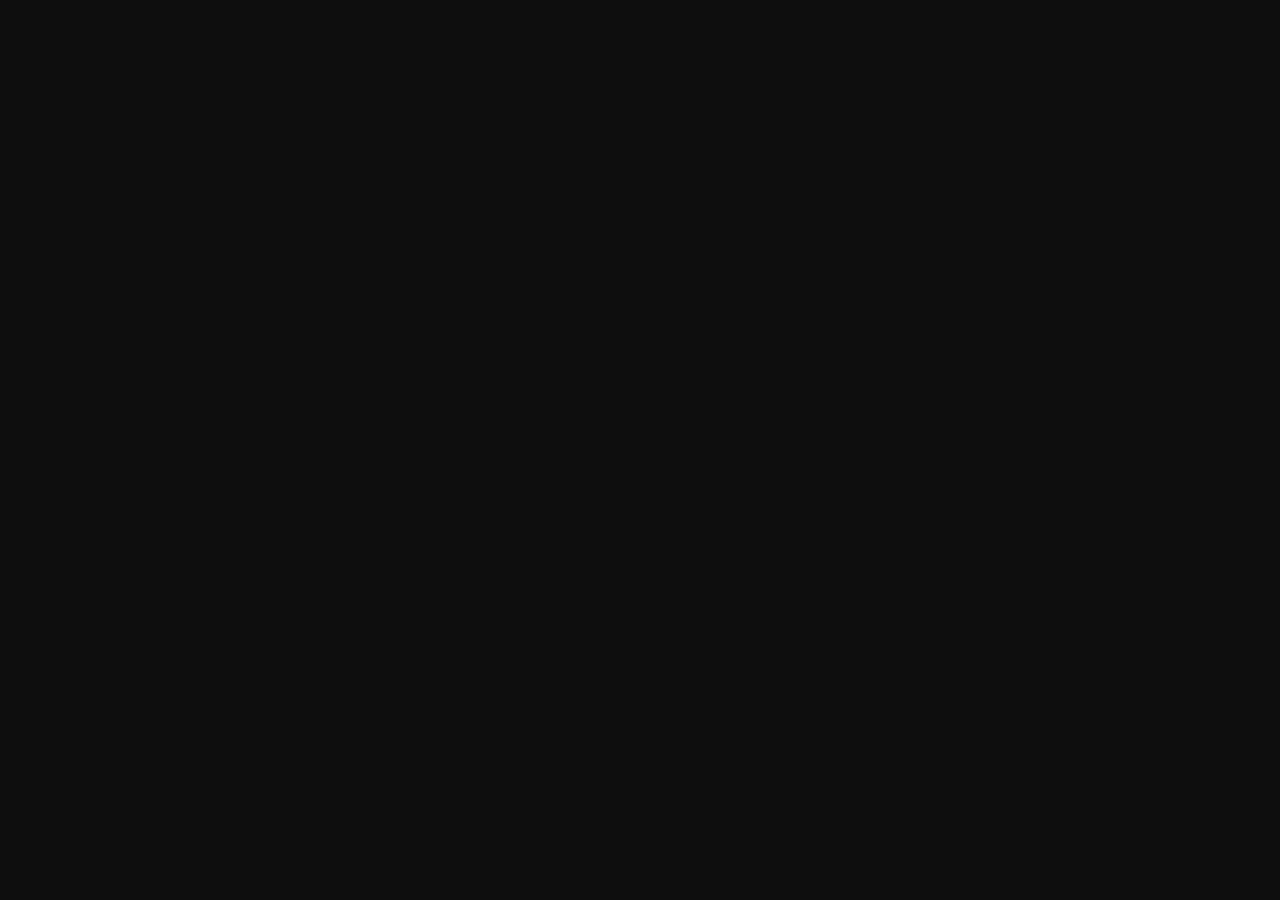
==== start/season-1.html @ 32aa7f38 "Доделал 1 страницу сайта" ====
<!DOCTYPE html>
<html lang="ru">
  <head>
    <meta charset="UTF-8" />
    <meta name="viewport" content="width=device-width, initial-scale=1.0" />
    <meta http-equiv="X-UA-Compatible" content="ie=edge" />
    <title>Document</title>
    <link rel="stylesheet" href="css/reset.css" />
    <link rel="stylesheet" href="css/slick.css" />
    <link rel="stylesheet" href="css/jquery.fancybox.css" />
    <link rel="stylesheet" href="css/style.css" />
  </head>
  <body>
    <script src="https://ajax.googleapis.com/ajax/libs/jquery/3.4.1/jquery.min.js"></script>
    <script src="js/slick.min.js"></script>
    <script src="js/jquery.fancybox.min.js"></script>
    <script src="js/main.js"></script>
  </body>
</html>
---- start/css/style.css ----
@import url("https://fonts.googleapis.com/css2?family=Roboto+Condensed:ital,wght@0,400;0,700;1,300&display=swap");
* {
  box-sizing: border-box;
}
body {
  font-weight: normal;
  background-color: #0e0e0e;
  color: #ffffff;
  font-family: "Roboto Condensed", sans-serif;
  font-size: 18px;
  line-height: 21px;
}

a {
  color: inherit;
  text-decoration: none;
}
ul {
  list-style: none;
}
.container {
  max-width: 1230px;
  padding: 0 15px;
  margin: 0 auto;
}
.section-page {
  padding: 100px 0;
}
.title {
  text-align: center;
  margin-bottom: 100px;
  font-size: 36px;
  line-height: 42px;
  font-weight: 400;
}
.header {
  background-image: url("../images/header-bg.jpg");
  height: 100vh;
  background-size: cover;
  background-repeat: no-repeat;
  background-position: center 50px;
  text-align: center;
  position: relative;
}
.header::after {
  content: "";
  position: absolute;
  height: 70px;
  left: 0;
  bottom: 0;
  width: 100%;
  background: linear-gradient(
    180deg,
    #0e0e0e 0%,
    rgba(17, 17, 17, 0.850295) 16.53%,
    rgba(32, 31, 33, 0) 100%
  );
  transform: rotate(180deg);
}
.menu__list {
  display: flex;
  justify-content: center;
  padding: 50px 0 50px;
  background: linear-gradient(
    180deg,
    #111213 0%,
    #111213 43.62%,
    rgba(32, 31, 33, 0) 86.33%
  );
}
.menu__list-item {
  padding: 0 13px;
}
.menu__list-link {
  font-size: 36px;
  line-height: 42px;
}
.menu__list-link:hover {
  color: #85ccdc;
  text-decoration: underline;
}
.logo {
  padding-top: 155px;
}
.aboit__inner {
  display: flex;
}
.about__info {
  width: 375px;
  margin-right: 50px;
  flex: none;
}
.about__info-item {
  margin-bottom: 25px;
  color: #e5e5e5;
}
.about__info-item span {
  display: block;
}
.about__text p {
  margin-bottom: 25px;
}
.video {
  background-image: url("../images/video-bg.jpg");
  height: 100vh;
  background-size: cover;
  background-position: center center;
  background-repeat: no-repeat;
  text-align: right;
}
.video-text {
  font-family: Roboto Condensed;
  font-style: italic;
  font-weight: 300;
  font-size: 72px;
  line-height: 84px;
  color: #85ccdc;
  padding-top: 350px;
  margin-bottom: 40px;
}
.video-text span {
  display: block;
  padding-right: 285px;
}
.video-btn {
  border-left: 112px;
  position: relative;
  margin-right: 230px;
}
.video-btn::before {
  content: "";
  position: absolute;
  width: 100px;
  height: 100px;
  left: -115px;
  top: -40px;
  background-image: url("../images/logoyou.svg");
}
.seasons__inner {
  display: grid;
  grid-template-columns: 1fr 1fr 1fr;
  grid-gap: 100px 75px;
  counter-reset: counter;
}
.seasons__item {
  width: 350px;
  height: 250px;
  background-repeat: no-repeat;
  background-position: center center;
  background-size: cover;
  list-style: none;
  position: relative;
  display: flex;
  justify-content: center;
  align-items: center;
}
.seasons__item:hover .seasons__link {
  opacity: 1;
}
.seasons__item::before {
  content: "0" counter(counter);
  counter-increment: counter;
  position: absolute;
  font-weight: bold;
  font-size: 96px;
  line-height: 112px;
  color: #600e09;
  left: 0;
  top: -72px;
  z-index: -1;
}
/*background: rgba(14, 14, 14, 0.8);*/
.seasons__item:hover::after {
  content: "";
  position: absolute;
  top: 0;
  right: 0;
  bottom: 0;
  left: 0;
  background: rgba(14, 14, 14, 0.8);
}
.seasons__link {
  font-style: 36px;
  line-height: 42px;
  padding: 12px 78px 11px;
  background-color: #0e0e0e;
  opacity: 0;
  transition: all 0.3s;
  z-index: 2;
}
.heroes__inner {
  display: flex;
  justify-content: space-between;
}
.heroes__slider-img {
  max-width: 775px;
}
.heroes__images {
  height: 480px;
}
.heroes__slider-text {
  max-width: 350px;
}
.slick-btn {
  position: absolute;
  top: 40%;
  transform: translateY(-50%);
  border: none;
  background-color: transparent;
  z-index: 5;
  cursor: pointer;
  outline: none;
}
.slick-prev {
  left: 38px;
}
.slick-next {
  right: 38px;
}
.heroes__name {
  font-style: italic;
  font-weight: 300;
  font-size: 72px;
  line-height: 84px;
  color: #85ccdc;
  margin-bottom: 44px;
}
.heroes__text p {
  margin-bottom: 15px;
}
.copy {
  padding: 14px 0 15px;
  text-align: center;
}
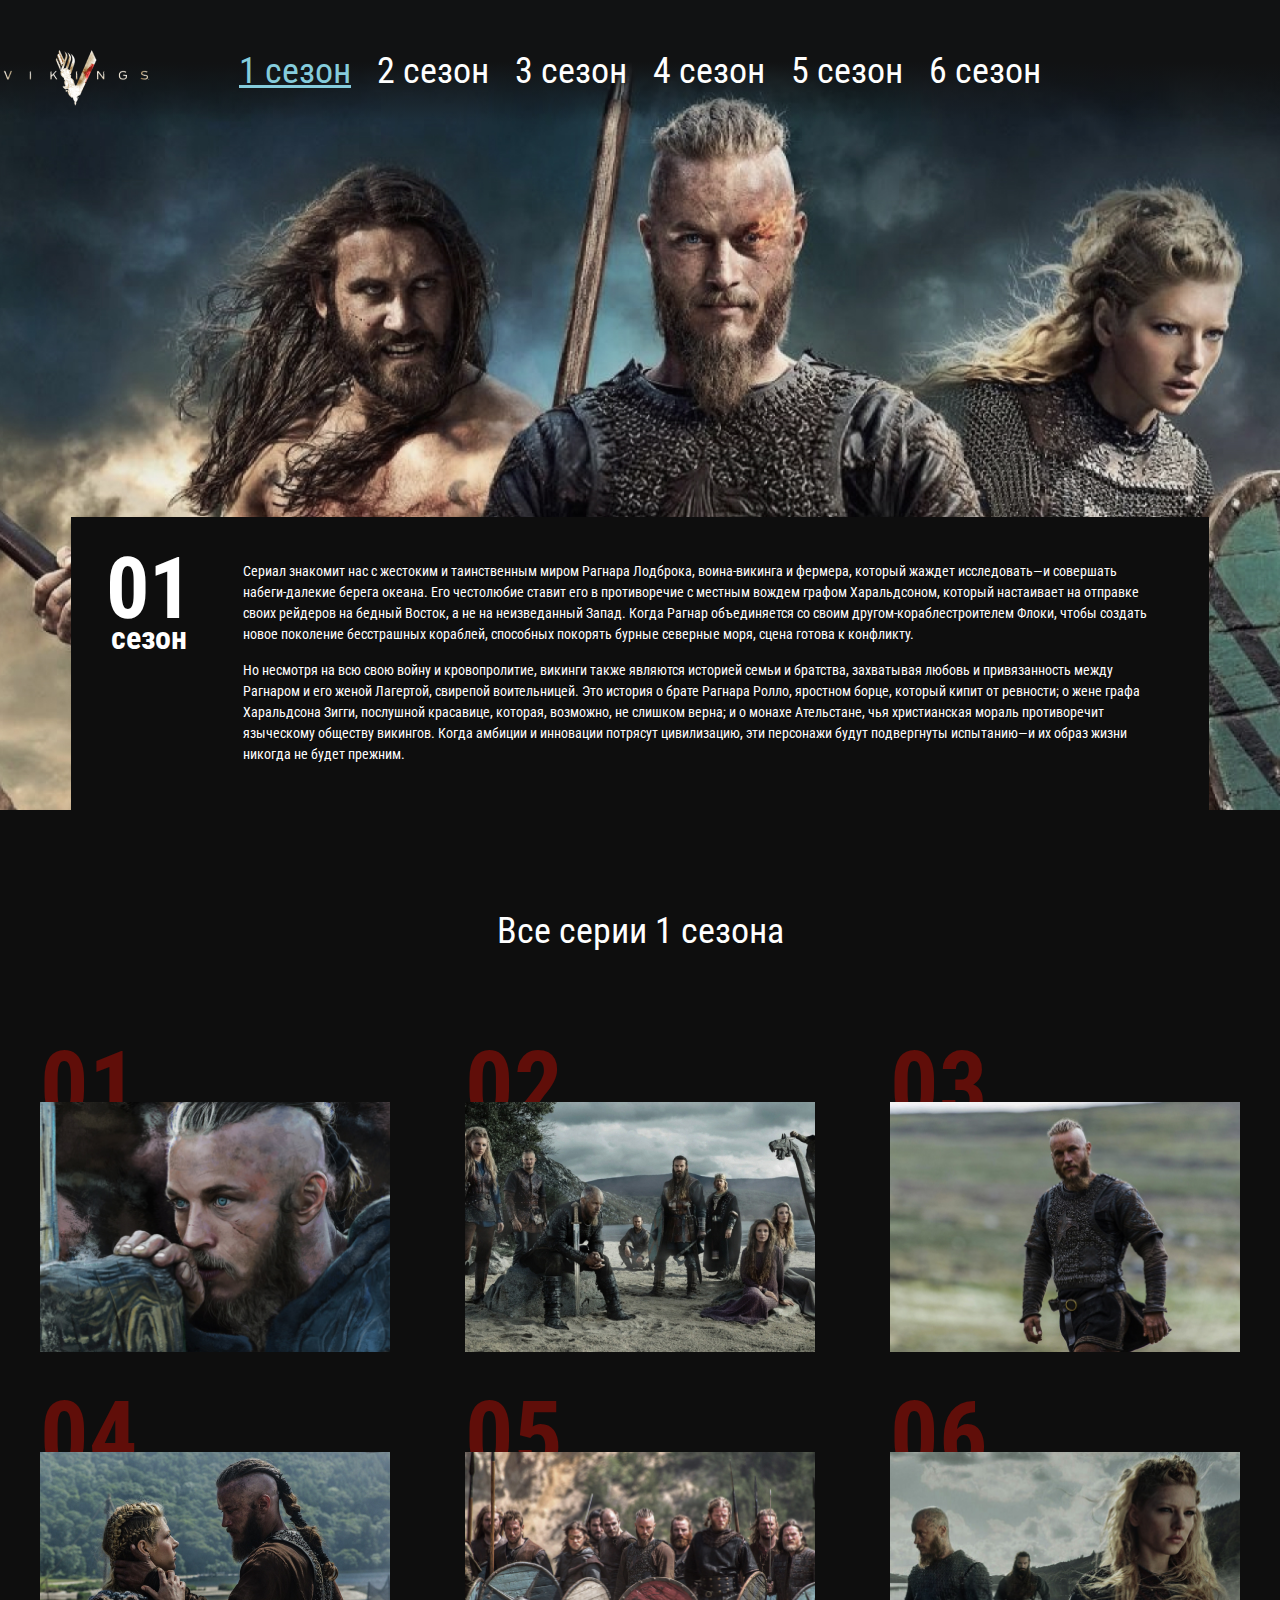
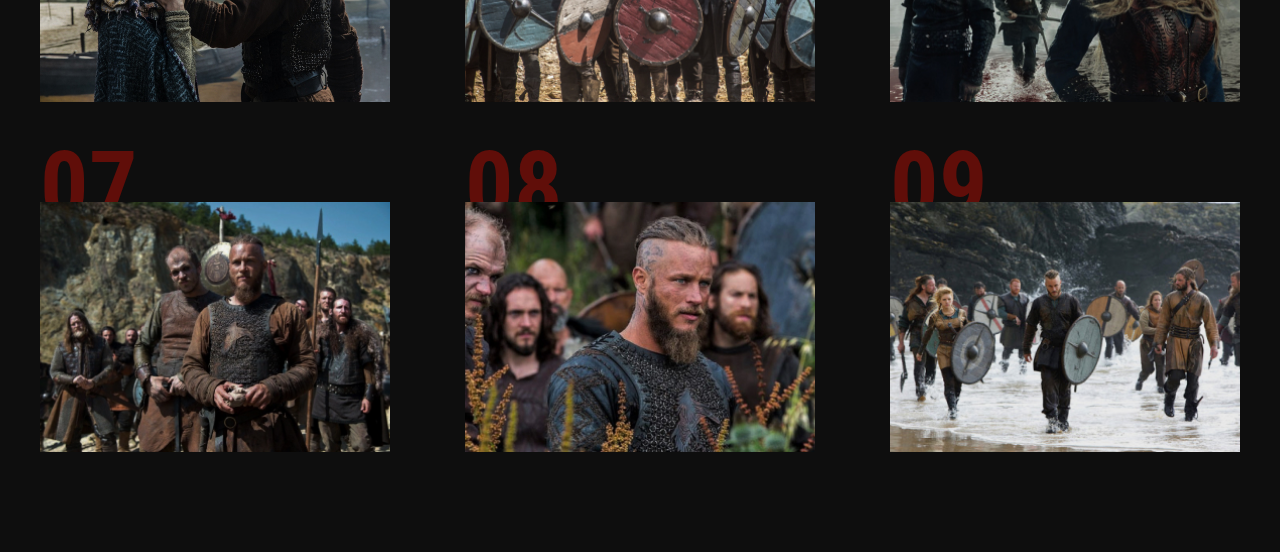
==== commit 2003cd77: "Доверстали 2 страницу с 1 сезоном" ====
--- a/start/season-1.html
+++ b/start/season-1.html
@@ -6,13 +6,179 @@
     <meta http-equiv="X-UA-Compatible" content="ie=edge" />
     <title>Document</title>
     <link rel="stylesheet" href="css/reset.css" />
-    <link rel="stylesheet" href="css/slick.css" />
     <link rel="stylesheet" href="css/jquery.fancybox.css" />
     <link rel="stylesheet" href="css/style.css" />
   </head>
   <body>
+    <header class="page-header">
+      <nav class="menu">
+        <div class="menu-container">
+          <a href="index.html" class="page-logo">
+            <img src="images/page-logo.png" alt="" />
+          </a>
+          <ul class="menu__list">
+            <li class="menu__list-item">
+              <a class="menu__list-link menu__list-link--active" href="#">
+                1 сезон
+              </a>
+            </li>
+            <li class="menu__list-item">
+              <a class="menu__list-link" href="#">2 сезон</a>
+            </li>
+            <li class="menu__list-item">
+              <a class="menu__list-link" href="#">3 сезон</a>
+            </li>
+            <li class="menu__list-item">
+              <a class="menu__list-link" href="#">4 сезон</a>
+            </li>
+            <li class="menu__list-item">
+              <a class="menu__list-link" href="#">5 сезон</a>
+            </li>
+            <li class="menu__list-item">
+              <a class="menu__list-link" href="#">6 сезон</a>
+            </li>
+          </ul>
+        </div>
+      </nav>
+      <div class="season-info">
+        <div class="season-info__num">
+          01
+          <span>сезон</span>
+        </div>
+        <div class="season-info__text">
+          <p>
+            Сериал знакомит нас с жестоким и таинственным миром Рагнара
+            Лодброка, воина-викинга и фермера, который жаждет исследовать—и
+            совершать набеги-далекие берега океана. Его честолюбие ставит его в
+            противоречие с местным вождем графом Харальдсоном, который
+            настаивает на отправке своих рейдеров на бедный Восток, а не на
+            неизведанный Запад. Когда Рагнар объединяется со своим
+            другом-кораблестроителем Флоки, чтобы создать новое поколение
+            бесстрашных кораблей, способных покорять бурные северные моря, сцена
+            готова к конфликту.
+          </p>
+          <p>
+            Но несмотря на всю свою войну и кровопролитие, викинги также
+            являются историей семьи и братства, захватывая любовь и
+            привязанность между Рагнаром и его женой Лагертой, свирепой
+            воительницей. Это история о брате Рагнара Ролло, яростном борце,
+            который кипит от ревности; о жене графа Харальдсона Зигги, послушной
+            красавице, которая, возможно, не слишком верна; и о монахе
+            Ательстане, чья христианская мораль противоречит языческому обществу
+            викингов. Когда амбиции и инновации потрясут цивилизацию, эти
+            персонажи будут подвергнуты испытанию—и их образ жизни никогда не
+            будет прежним.
+          </p>
+        </div>
+      </div>
+    </header>
+    <section class="seasons section-page">
+      <div class="container">
+        <h3 class="title">Все серии 1 сезона</h3>
+        <ol class="seasons__inner">
+          <li
+            class="seasons__item"
+            style="background-image: url(images/season1-1.jpg)"
+          >
+            <a
+              data-fancybox="gallery"
+              href="https://www.youtube.com/watch?v=YAgvhHVqkXw?autoplay=0"
+              class="seasons__link"
+              >Смотреть
+            </a>
+          </li>
+          <li
+            class="seasons__item"
+            style="background-image: url(images/season1-2.jpg)"
+          >
+            <a
+              data-fancybox="gallery"
+              href="https://www.youtube.com/watch?v=crCC1M298Vs?autoplay=0"
+              class="seasons__link"
+              >Смотреть
+            </a>
+          </li>
+          <li
+            class="seasons__item"
+            style="background-image: url(images/season1-3.jpg)"
+          >
+            <a
+              data-fancybox="gallery"
+              href="https://www.youtube.com/watch?v=crCC1M298Vs?autoplay=0"
+              class="seasons__link"
+              >Смотреть
+            </a>
+          </li>
+          <li
+            class="seasons__item"
+            style="background-image: url(images/season1-4.jpg)"
+          >
+            <a
+              data-fancybox="gallery"
+              href="https://www.youtube.com/watch?v=BPo5XgNOQYw?autoplay=0"
+              class="seasons__link"
+              >Смотреть
+            </a>
+          </li>
+          <li
+            class="seasons__item"
+            style="background-image: url(images/season1-5.jpg)"
+          >
+            <a
+              data-fancybox="gallery"
+              href="https://www.youtube.com/watch?v=BPo5XgNOQYw?autoplay=0"
+              class="seasons__link"
+              >Смотреть
+            </a>
+          </li>
+          <li
+            class="seasons__item"
+            style="background-image: url(images/season1-6.jpg)"
+          >
+            <a
+              data-fancybox="gallery"
+              href="https://www.youtube.com/watch?v=crCC1M298Vs?autoplay=0"
+              class="seasons__link"
+              >Смотреть
+            </a>
+          </li>
+          <li
+            class="seasons__item"
+            style="background-image: url(images/season1-7.jpg)"
+          >
+            <a
+              data-fancybox="gallery"
+              href="https://www.youtube.com/watch?v=BPo5XgNOQYw?autoplay=0"
+              class="seasons__link"
+              >Смотреть
+            </a>
+          </li>
+          <li
+            class="seasons__item"
+            style="background-image: url(images/season1-8.jpg)"
+          >
+            <a
+              data-fancybox="gallery"
+              href="https://www.youtube.com/watch?v=BPo5XgNOQYw?autoplay=0"
+              class="seasons__link"
+              >Смотреть
+            </a>
+          </li>
+          <li
+            class="seasons__item"
+            style="background-image: url(images/season1-9.jpg)"
+          >
+            <a
+              data-fancybox="gallery"
+              href="https://www.youtube.com/watch?v=crCC1M298Vs?autoplay=0"
+              class="seasons__link"
+              >Смотреть
+            </a>
+          </li>
+        </ol>
+      </div>
+    </section>
     <script src="https://ajax.googleapis.com/ajax/libs/jquery/3.4.1/jquery.min.js"></script>
-    <script src="js/slick.min.js"></script>
     <script src="js/jquery.fancybox.min.js"></script>
     <script src="js/main.js"></script>
   </body>
--- a/start/css/style.css
+++ b/start/css/style.css
@@ -57,9 +57,9 @@
   );
   transform: rotate(180deg);
 }
-.menu__list {
-  display: flex;
-  justify-content: center;
+/*season1*/
+.menu {
+  position: relative;
   padding: 50px 0 50px;
   background: linear-gradient(
     180deg,
@@ -68,6 +68,10 @@
     rgba(32, 31, 33, 0) 86.33%
   );
 }
+.menu__list {
+  display: flex;
+  justify-content: center;
+}
 .menu__list-item {
   padding: 0 13px;
 }
@@ -75,7 +79,8 @@
   font-size: 36px;
   line-height: 42px;
 }
-.menu__list-link:hover {
+.menu__list-link:hover,
+.menu__list-link--active {
   color: #85ccdc;
   text-decoration: underline;
 }
@@ -141,6 +146,7 @@
   grid-template-columns: 1fr 1fr 1fr;
   grid-gap: 100px 75px;
   counter-reset: counter;
+  padding-top: 50px;
 }
 .seasons__item {
   width: 350px;
@@ -180,7 +186,7 @@
   background: rgba(14, 14, 14, 0.8);
 }
 .seasons__link {
-  font-style: 36px;
+  font-size: 36px;
   line-height: 42px;
   padding: 12px 78px 11px;
   background-color: #0e0e0e;
@@ -232,3 +238,55 @@
   padding: 14px 0 15px;
   text-align: center;
 }
+/*  start season1 */
+
+.page-header {
+  background-image: url("../images/season1bg.jpg");
+  height: 90vh;
+  background-size: cover;
+  background-repeat: no-repeat;
+  background-position: center 10px;
+  position: relative;
+}
+
+.page-logo {
+  position: absolute;
+}
+.menu-container {
+  max-width: 1385px;
+  margin: 0 auto;
+  position: relative;
+}
+.season-info {
+  position: absolute;
+  max-width: 1138px;
+  display: flex;
+  padding: 44px 47px 30px 35px;
+  background-color: #0e0e0e;
+  bottom: 0;
+  left: 0;
+  right: 0;
+  margin: 0 auto;
+}
+.season-info__num {
+  font-weight: bold;
+  font-size: 86px;
+  line-height: 56px;
+  text-align: center;
+  margin-right: 51px;
+}
+.season-info__num span {
+  display: block;
+  font-size: 32px;
+  line-height: 42px;
+}
+.season-info__text {
+  font-weight: normal;
+  font-size: 14px;
+  line-height: 21px;
+}
+.season-info__text p {
+  margin-bottom: 15px;
+}
+
+/* end season1 */
